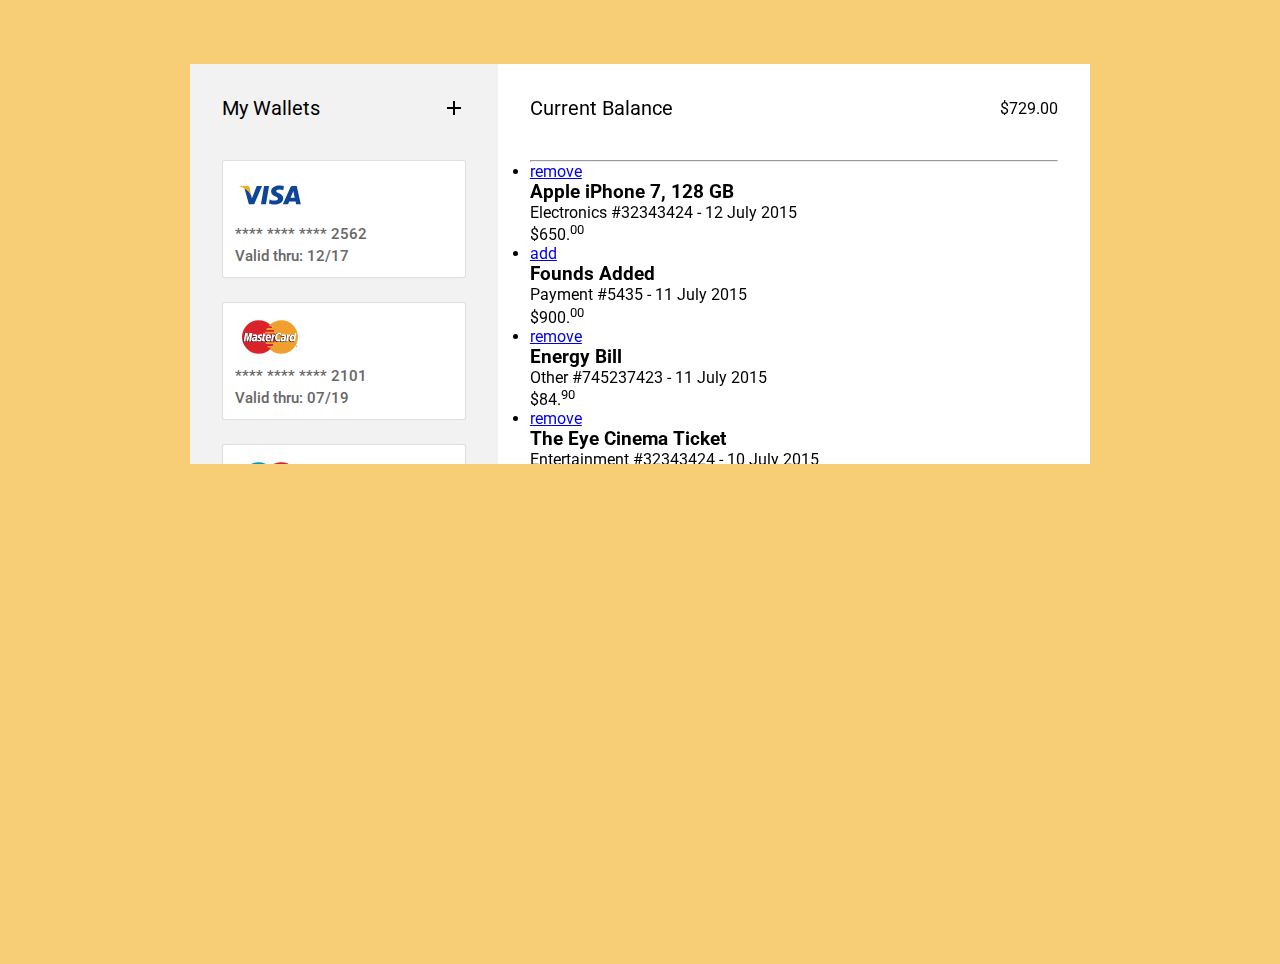
==== Loop 1 - Step 9/assets/index.html @ 828ff4c6 "starter" ====
<!DOCTYPE html>
<html lang="en">
<head>
  <meta charset="UTF-8">
  <meta name="viewport" content="width=device-width, initial-scale=1.0">
  <meta http-equiv="X-UA-Compatible" content="ie=edge">
  <title>Loop 1 - Step 9</title>
  <link href="https://fonts.googleapis.com/css?family=Roboto:300,400,500,700" rel="stylesheet">
  <link rel="stylesheet" href="./styles.css" />
</head>
<body>

	<div class="card">
		<div class="col col-1">
			<div class="card-title">
				<h2>My Wallets</h2>
				<a href="#">add</a>
			</div>
			<div class="card-mini">
				<img src="img/visa.svg" alt="VISA">
				<span class="card-number">**** **** **** 2562</span>
				<span class="card-date">Valid thru: 12/17</span>
			</div>
			<div class="card-mini">
				<img src="img/mastercard.svg" alt="VISA">
				<span class="card-number">**** **** **** 2101</span>
				<span class="card-date">Valid thru: 07/19</span>
			</div>
			<div class="card-mini">
				<img src="img/maestro.svg" alt="VISA">
				<span class="card-number">**** **** **** 8335</span>
				<span class="card-date">Valid thru: 09/17</span>
			</div>
		</div>
		<div class="col col-2">
			<div class="card-title">
				<h2>Current Balance</h2>
				<span class="price-balance">$729.00</span>
			</div>
			<hr>
			<ul class="list">
				<li class="list-item">
					<a href="#" class="list-minus">remove</a>
					<div>
						<h3 class="product">Apple iPhone 7, 128 GB</h3>
						<span class="product-details">Electronics #32343424 - 12 July 2015</span>
					</div>
					<span class="product-price product-price-minus">$650.<sup>00</sup></span>
				</li>
				<li class="list-item">
					<a href="#" class="list-plus">add</a>
					<div>
						<h3 class="product">Founds Added</h3>
						<span class="product-details">Payment #5435 - 11 July 2015</span>
					</div>
					<span class="product-price product-price-plus">$900.<sup>00</sup></span>
				</li>
				<li class="list-item">
					<a href="#" class="list-minus">remove</a>
					<div>
						<h3 class="product">Energy Bill</h3>
						<span class="product-details">Other #745237423 - 11 July 2015</span>
					</div>
					<span class="product-price product-price-minus">$84.<sup>90</sup></span>
				</li>
				<li class="list-item">
					<a href="#" class="list-minus">remove</a>
					<div>
						<h3 class="product">The Eye Cinema Ticket</h3>
						<span class="product-details">Entertainment #32343424 - 10 July 2015</span>
					</div>
					<span class="product-price product-price-minus">$40.<sup>00</sup></span>
				</li>
				<li class="list-item">
					<a href="#" class="list-minus">remove</a>
					<div>
						<h3 class="product">McFood Restaurant</h3>
						<span class="product-details">Cafes #32448 - 10 July 2015</span>
					</div>
					<span class="product-price product-price-minus">$10.<sup>50</sup></span>
				</li>
				<li class="list-item">
					<a href="#" class="list-minus">remove</a>
					<div>
						<h3 class="product">Gas Station</h3>
						<span class="product-details">Other #2138453 - 10 July 2015</span>
					</div>
					<span class="product-price product-price-minus">$30.<sup>00</sup></span>
				</li>
			</ul>
		</div>
	</div>

</body>
</html>
---- Loop 1 - Step 9/assets/styles.css ----
* {
	margin: 0;
	padding: 0;
	box-sizing: border-box;
}

body {
	background-color: #f7cd75;
	height: 100vh;
	font-family: Roboto, sans-serif;
}

h2 {
	font-weight: 400;
	font-size: 1.25em;
}

.card {
	display: flex;
	width: 900px;
	background-color: #fff;
	overflow: hidden;
	margin: 5% auto;
}

.col {
	overflow: auto;
	max-height: 400px;
	padding: 2rem;
}

.col-1 {
	background-color: #f2f2f2;
	flex: 1 1 50%;
}

.col-2 {
	flex: 1 1 100%;
}

.card-title {
	display: flex;
	align-items: center;
	justify-content: space-between;
	margin-bottom: 2.5rem;
}


.card-title a {
	font-size: 0;
	width: 24px;
	height: 24px;
	display: block;
	background-color: red;
	background: transparent url(img/plus.svg) no-repeat center center;
	background-size: cover;
}

/*Card mini*/
.card-mini {
	background-color: #fff;
	border: 1px solid rgba(0,0,0,.125);
	border-radius: 3px;
	padding: .75rem;
	display: flex;
	flex-direction: column;
	min-width: 220px;
	margin-bottom: 1.5rem;
	color: #666666;
	font-size: 15px;
	font-weight: 500;

}

.card-mini img {
	max-width: 70px;
	margin-bottom: .5rem;
}

.card-mini .card-number {
	margin-bottom: .25rem;
}
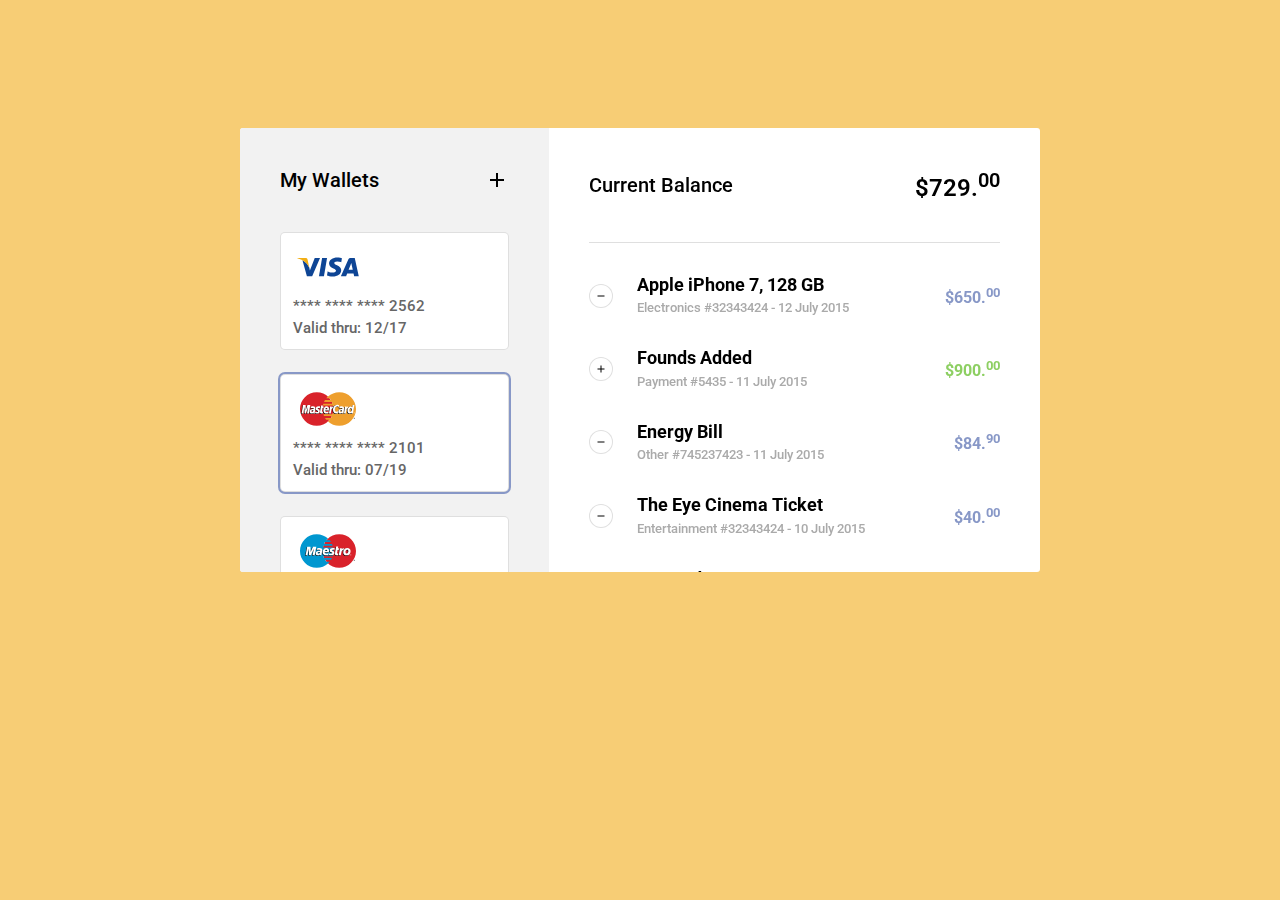
==== commit 051a0841: "loop 9" ====
--- a/Loop 1 - Step 9/assets/index.html
+++ b/Loop 1 - Step 9/assets/index.html
@@ -1,12 +1,12 @@
 <!DOCTYPE html>
 <html lang="en">
 <head>
-  <meta charset="UTF-8">
-  <meta name="viewport" content="width=device-width, initial-scale=1.0">
-  <meta http-equiv="X-UA-Compatible" content="ie=edge">
-  <title>Loop 1 - Step 9</title>
-  <link href="https://fonts.googleapis.com/css?family=Roboto:300,400,500,700" rel="stylesheet">
-  <link rel="stylesheet" href="./styles.css" />
+	<meta charset="UTF-8">
+	<meta name="viewport" content="width=device-width, initial-scale=1.0">
+	<meta http-equiv="X-UA-Compatible" content="ie=edge">
+	<title>Loop 1 - Step 9</title>
+	<link href="https://fonts.googleapis.com/css?family=Roboto:300,400,500,700" rel="stylesheet">
+	<link rel="stylesheet" href="./styles.css" />
 </head>
 <body>
 
@@ -21,7 +21,7 @@
 				<span class="card-number">**** **** **** 2562</span>
 				<span class="card-date">Valid thru: 12/17</span>
 			</div>
-			<div class="card-mini">
+			<div class="card-mini active">
 				<img src="img/mastercard.svg" alt="VISA">
 				<span class="card-number">**** **** **** 2101</span>
 				<span class="card-date">Valid thru: 07/19</span>
@@ -35,9 +35,9 @@
 		<div class="col col-2">
 			<div class="card-title">
 				<h2>Current Balance</h2>
-				<span class="price-balance">$729.00</span>
+				<span class="price-balance">$729.<sup>00</sup></span>
 			</div>
-			<hr>
+			<hr class="separator">
 			<ul class="list">
 				<li class="list-item">
 					<a href="#" class="list-minus">remove</a>
--- a/Loop 1 - Step 9/assets/styles.css
+++ b/Loop 1 - Step 9/assets/styles.css
@@ -8,30 +8,32 @@
 	background-color: #f7cd75;
 	height: 100vh;
 	font-family: Roboto, sans-serif;
+	padding: 10%;
 }
 
 h2 {
-	font-weight: 400;
+	font-weight: 500;
 	font-size: 1.25em;
 }
 
 .card {
 	display: flex;
-	width: 900px;
+	width: 800px;
 	background-color: #fff;
 	overflow: hidden;
-	margin: 5% auto;
+	margin: 0 auto;
+	border-radius: 3px;
 }
 
 .col {
 	overflow: auto;
-	max-height: 400px;
-	padding: 2rem;
+	max-height: 444px;
+	padding: 2.5rem;
 }
 
 .col-1 {
 	background-color: #f2f2f2;
-	flex: 1 1 50%;
+	flex: 1 1 60%;
 }
 
 .col-2 {
@@ -44,7 +46,6 @@
 	justify-content: space-between;
 	margin-bottom: 2.5rem;
 }
-
 
 .card-title a {
 	font-size: 0;
@@ -60,7 +61,7 @@
 .card-mini {
 	background-color: #fff;
 	border: 1px solid rgba(0,0,0,.125);
-	border-radius: 3px;
+	border-radius: 5px;
 	padding: .75rem;
 	display: flex;
 	flex-direction: column;
@@ -72,6 +73,11 @@
 
 }
 
+.card-mini.active, .card-mini:hover {
+	box-shadow: 0 0 0 2px #8898c7;
+	cursor: pointer;
+}
+
 .card-mini img {
 	max-width: 70px;
 	margin-bottom: .5rem;
@@ -79,4 +85,78 @@
 
 .card-mini .card-number {
 	margin-bottom: .25rem;
+}
+
+/*Balance*/
+.price-balance {
+	font-size: 1.5em;
+	font-weight: 600;
+}
+
+.separator {
+	border: none;
+	height: 1px;
+	background-color: rgba(0,0,0,0.125);
+	margin-bottom: 2rem;
+}
+
+.list {
+	list-style-type: none;
+	margin: 0;
+	padding: 0;
+}
+
+.list-item {
+	display: flex;
+	margin-bottom: 2rem;
+	align-items: center;
+}
+
+.list-minus, .list-plus {
+	font-size: 0;
+	width: 1.5rem;
+	height: 1.5rem;
+	background-color: red;
+	margin-right: 1.5rem;
+	border: 1px solid rgba(0,0,0,0.125);
+	border-radius: 50%;
+
+}
+
+.list-minus {
+	background: transparent url(img/minus.svg) no-repeat center center;
+	background-size: .75rem .75rem;
+}
+
+.list-plus {
+	background: transparent url(img/plus.svg) no-repeat center center;
+	background-size: .75rem .75rem;
+}
+
+/*Product*/
+.product {
+	font-size: 1.1rem;
+	font-weight: 700;
+	margin-bottom: .15rem;
+}
+
+.product-details {
+	font-size: 13px;
+	font-weight: 500;
+	color: #aaa;
+}
+
+
+.product-price {
+	font-size: 1rem;
+	font-weight: 700;
+	margin-left:  auto;
+}
+
+.product-price-minus {
+	color: #8898c7;
+}
+
+.product-price-plus {
+	color: #8dcf62;
 }